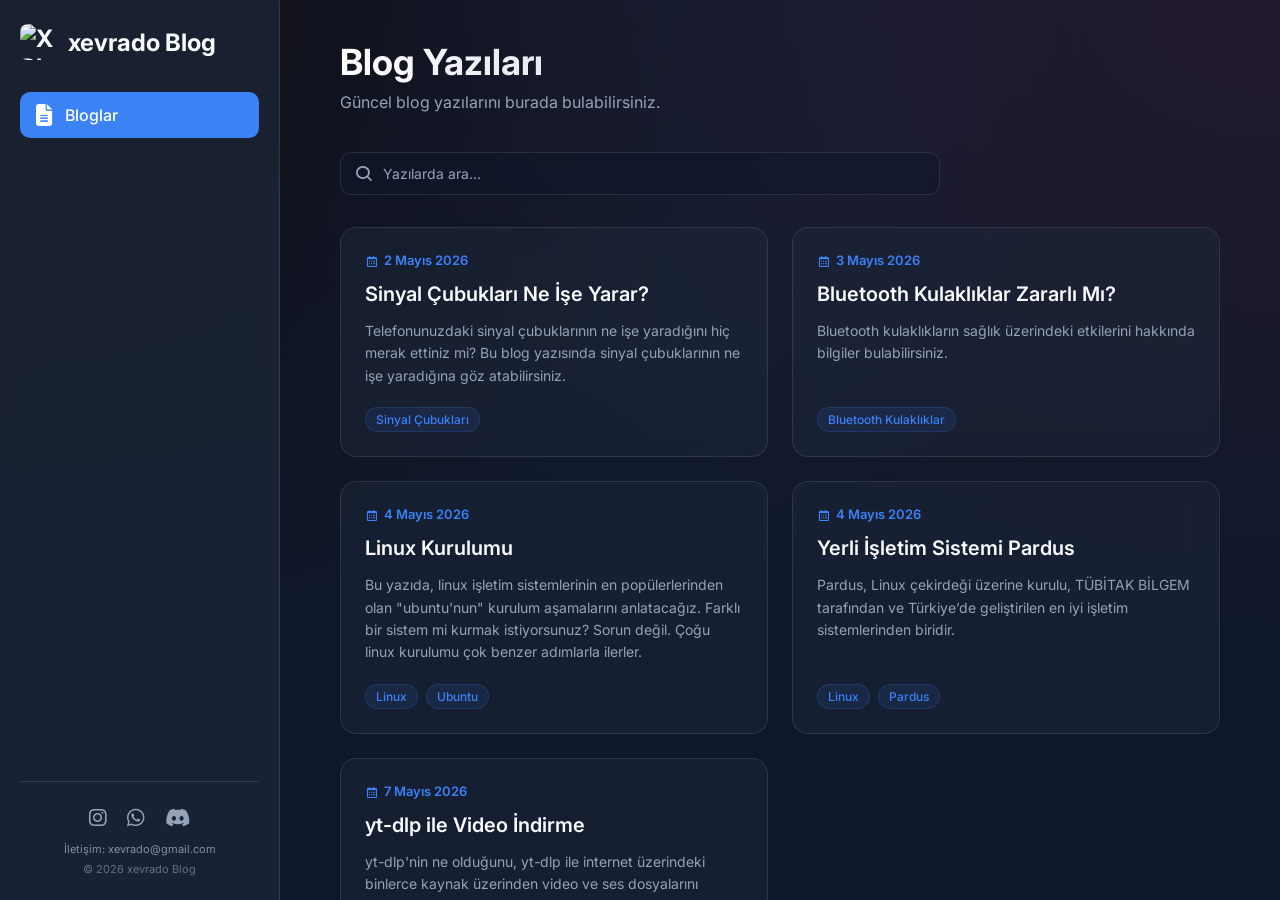
==== index.html @ 2d08cc95 "Update index.html" ====
<!DOCTYPE html>
<html lang="tr">

<head>
    <meta charset="UTF-8">
    <meta name="viewport" content="width=device-width, initial-scale=1.0">
    <title>xevrado Blog</title>
    <!-- Google Fonts -->
    <link href="https://fonts.googleapis.com/css2?family=Inter:wght@300;400;500;600;700&display=swap" rel="stylesheet">
    <!-- Boxicons -->
    <link href='https://unpkg.com/boxicons@2.1.4/css/boxicons.min.css' rel='stylesheet'>
    <!-- Font Awesome -->
    <link rel="stylesheet" href="https://cdnjs.cloudflare.com/ajax/libs/font-awesome/6.4.0/css/all.min.css">
    <link rel="icon" href="Resimler/logo.png" type="image/png">
    <link rel="stylesheet" href="style.css">
</head>

<body>
    <div class="app-container">
        <!-- Sidebar -->
        <aside class="sidebar">
            <div class="sidebar-header">
                <div class="logo">
                    <img src="logo.png" alt="X Blog Logo" class="logo-img">
                    <span>xevrado Blog</span>
                </div>
            </div>


            <nav class="nav-menu">
                <ul class="nav-list">
                    <li class="nav-item active">
                        <a href="#" class="nav-link">
                            <i class="fa fa-file-text"></i>
                            <span>Bloglar</span>
                        </a>
                    </li>
                </ul>
            </nav>

            <div class="sidebar-footer">
                <div class="social-links">
                    <a href="https://www.instagram.com/xevra.do" target="_blank" title="Instagram"><i
                            class="fa-brands fa-instagram"></i></a>
                    <a href="https://whatsapp.com/channel/0029VbCA2duAojYp70uZ5R2e" target="_blank"
                        title="WhatsApp Kanalı"><i class="fa-brands fa-whatsapp"></i></a>
                    <a href="https://discord.gg/w49pgU2B8" target="_blank" title="Discord"><i
                            class="fa-brands fa-discord"></i></a>
                </div>
                <p class="sidebar-contact">İletişim: xevrado@gmail.com</p>
                <p>&copy; 2026 xevrado Blog</p>
            </div>
        </aside>

        <!-- Main Content -->
        <main class="main-content">
            <header class="top-header">
                <h1>Blog Yazıları</h1>
                <p>Güncel blog yazılarını burada bulabilirsiniz.</p>
            </header>

            <div class="search-container main-search">
                <i class='bx bx-search'></i>
                <input type="text" id="searchInput" placeholder="Yazılarda ara...">
            </div>

            <div class="blogs-grid" id="blogsGrid">
                <!-- Blogs will be injected here by JS -->
            </div>
        </main>
    </div>

    <script src="script.js"></script>
</body>

</html>
---- style.css ----
:root {
    --bg-main: #0f172a;
    --bg-sidebar: rgba(30, 41, 59, 0.7);
    --bg-card: rgba(30, 41, 59, 0.5);
    --text-primary: #f8fafc;
    --text-secondary: #94a3b8;
    --accent-color: #3b82f6;
    --accent-hover: #2563eb;
    --border-color: rgba(255, 255, 255, 0.1);
    --glass-blur: 12px;
}

* {
    margin: 0;
    padding: 0;
    box-sizing: border-box;
    font-family: 'Inter', sans-serif;
}

body {
    background-color: var(--bg-main);
    color: var(--text-primary);
    min-height: 100vh;
    display: flex;
    background-image:
        radial-gradient(at 0% 0%, hsla(253, 16%, 7%, 1) 0, transparent 50%),
        radial-gradient(at 50% 0%, hsla(225, 39%, 30%, 0.2) 0, transparent 50%),
        radial-gradient(at 100% 0%, hsla(339, 49%, 30%, 0.2) 0, transparent 50%);
}

.app-container {
    display: flex;
    width: 100%;
    height: 100vh;
    overflow: hidden;
}

/* Sidebar Styling */
.sidebar {
    width: 280px;
    background: var(--bg-sidebar);
    backdrop-filter: blur(var(--glass-blur));
    -webkit-backdrop-filter: blur(var(--glass-blur));
    border-right: 1px solid var(--border-color);
    display: flex;
    flex-direction: column;
    padding: 24px 20px;
    transition: all 0.3s ease;
}

.sidebar-header .logo {
    display: flex;
    align-items: center;
    gap: 12px;
    font-size: 24px;
    font-weight: 700;
    color: var(--text-primary);
    margin-bottom: 32px;
}

.logo-img {
    width: 36px;
    height: 36px;
    border-radius: 8px;
    object-fit: cover;
}

/* Search Bar */
.search-container {
    position: relative;
    margin-bottom: 32px;
}

.main-search {
    max-width: 600px;
}

.search-container i {
    position: absolute;
    left: 14px;
    top: 50%;
    transform: translateY(-50%);
    color: var(--text-secondary);
    font-size: 20px;
}

.search-container input {
    width: 100%;
    background: rgba(15, 23, 42, 0.6);
    border: 1px solid var(--border-color);
    border-radius: 12px;
    padding: 12px 12px 12px 42px;
    color: var(--text-primary);
    font-size: 14px;
    outline: none;
    transition: all 0.3s ease;
}

.search-container input::placeholder {
    color: var(--text-secondary);
}

.search-container input:focus {
    border-color: var(--accent-color);
    box-shadow: 0 0 0 2px rgba(59, 130, 246, 0.2);
}

/* Navigation */
.nav-menu {
    flex: 1;
}

.nav-list {
    list-style: none;
}

.nav-item {
    margin-bottom: 8px;
}

.nav-link {
    display: flex;
    align-items: center;
    gap: 12px;
    padding: 12px 16px;
    border-radius: 10px;
    color: var(--text-secondary);
    text-decoration: none;
    font-weight: 500;
    transition: all 0.3s ease;
}

.nav-link i {
    font-size: 22px;
}

.nav-link:hover {
    background: rgba(255, 255, 255, 0.05);
    color: var(--text-primary);
}

.nav-item.active .nav-link {
    background: var(--accent-color);
    color: white;
}

.sidebar-footer {
    margin-top: auto;
    padding-top: 24px;
    border-top: 1px solid var(--border-color);
    text-align: center;
}

.social-links {
    display: flex;
    justify-content: center;
    gap: 20px;
    margin-bottom: 12px;
}

.social-links a {
    color: var(--text-secondary);
    font-size: 20px;
    transition: all 0.3s ease;
}

.social-links a:hover {
    color: var(--accent-color);
    transform: translateY(-3px);
}

.sidebar-footer p {
    font-size: 11px;
    color: var(--text-secondary);
    opacity: 0.6;
}

.sidebar-contact {
    font-size: 12px;
    color: var(--text-secondary);
    opacity: 0.85 !important;
    margin-bottom: 6px;
}

 .sidebar.hide-mobile {
    transform: translateY(-100%);
    }

/* Main Content */
.main-content {
    flex: 1;
    overflow-y: auto;
    padding: 40px 60px;
}

.top-header {
    margin-bottom: 40px;
}

.top-header h1 {
    font-size: 36px;
    font-weight: 700;
    margin-bottom: 8px;
    background: linear-gradient(90deg, #fff, #94a3b8);
    -webkit-background-clip: text;
    -webkit-text-fill-color: transparent;
}

.top-header p {
    color: var(--text-secondary);
    font-size: 16px;
}

/* Blogs Grid */
.blogs-grid {
    display: grid;
    grid-template-columns: repeat(auto-fill, minmax(300px, 1fr));
    gap: 24px;
}

.blog-card {
    background: var(--bg-card);
    backdrop-filter: blur(var(--glass-blur));
    -webkit-backdrop-filter: blur(var(--glass-blur));
    border: 1px solid var(--border-color);
    border-radius: 16px;
    padding: 24px;
    transition: all 0.3s ease;
    cursor: pointer;
    display: flex;
    flex-direction: column;
}

.blog-card:hover {
    transform: translateY(-5px);
    border-color: rgba(255, 255, 255, 0.2);
    box-shadow: 0 10px 30px rgba(0, 0, 0, 0.3);
    background: rgba(30, 41, 59, 0.8);
}

.blog-date {
    font-size: 13px;
    color: var(--accent-color);
    margin-bottom: 12px;
    font-weight: 600;
}

.blog-title {
    font-size: 20px;
    font-weight: 600;
    margin-bottom: 12px;
    line-height: 1.4;
    color: var(--text-primary);
}

.blog-excerpt {
    color: var(--text-secondary);
    font-size: 14px;
    line-height: 1.6;
    margin-bottom: 20px;
    flex: 1;
}

.blog-tags {
    display: flex;
    gap: 8px;
    flex-wrap: wrap;
}

.tag {
    background: rgba(59, 130, 246, 0.1);
    color: var(--accent-color);
    padding: 4px 10px;
    border-radius: 20px;
    font-size: 12px;
    font-weight: 500;
    border: 1px solid rgba(59, 130, 246, 0.2);
}

/* Empty state */
.no-results {
    grid-column: 1 / -1;
    text-align: center;
    padding: 60px 20px;
    background: var(--bg-card);
    border: 1px dashed var(--border-color);
    border-radius: 16px;
    color: var(--text-secondary);
}

/* Scrollbar customization for modern look */
::-webkit-scrollbar {
    width: 8px;
}

::-webkit-scrollbar-track {
    background: rgba(15, 23, 42, 0.5);
}

::-webkit-scrollbar-thumb {
    background: rgba(148, 163, 184, 0.3);
    border-radius: 4px;
}

::-webkit-scrollbar-thumb:hover {
    background: rgba(148, 163, 184, 0.5);
}

/* Responsive */
@media (max-width: 768px) {
    .app-container {
        flex-direction: column;
        overflow-y: auto;
    }

    .sidebar {
        width: 100%;
        height: auto;
        padding: 20px;
        border-right: none;
        border-bottom: 1px solid var(--border-color);
        position: sticky;
        top: 0;
        z-index: 10;
    }

    .main-content {
        padding: 20px;
        overflow-y: visible;
    }

    .sidebar-footer {
        display: block;
        margin-top: 16px;
        padding-top: 16px;
        border-top: 1px solid var(--border-color);
    }
    
    .social-links {
        margin-bottom: 8px;
    }
}

/* Article Styles (For Blog Posts) */
.back-btn {
    display: inline-flex;
    align-items: center;
    gap: 8px;
    color: var(--text-secondary);
    text-decoration: none;
    font-size: 15px;
    font-weight: 500;
    margin-bottom: 30px;
    transition: color 0.3s ease;
}

.back-btn:hover {
    color: var(--accent-color);
}

.blog-article {
    max-width: 1000px;
    margin: 0 auto;
    padding-bottom: 60px;
}

.article-header {
    margin-bottom: 40px;
    padding-bottom: 24px;
    border-bottom: 1px solid var(--border-color);
}

.article-meta {
    display: flex;
    justify-content: space-between;
    align-items: center;
    margin-bottom: 16px;
    flex-wrap: wrap;
    gap: 16px;
}

.article-date {
    color: var(--text-secondary);
    font-size: 14px;
    display: flex;
    align-items: center;
    gap: 6px;
}

.article-tags {
    display: flex;
    gap: 8px;
}

.article-title {
    font-size: 40px;
    font-weight: 700;
    line-height: 1.2;
    color: var(--text-primary);
}

.article-body {
    font-size: 16px;
    line-height: 1.8;
    color: var(--text-secondary);
}

.article-body p {
    margin-bottom: 24px;
    text-indent: 32px;
}

.article-body p * {
    text-indent: 0;
}

.article-body h2 {
    font-size: 28px;
    color: var(--text-primary);
    margin: 40px 0 16px 30px;
    /* increased left margin */
    font-weight: 600;
}

.article-body h3 {
    font-size: 22px;
    color: var(--text-primary);
    margin: 32px 0 16px 45px;
    /* increased left margin */
    font-weight: 600;
}

.article-image {
    width: 100%;
    border-radius: 12px;
    margin: 32px 0;
    box-shadow: 0 4px 20px rgba(0, 0, 0, 0.2);
}

.article-body blockquote {
    border-left: 4px solid var(--accent-color);
    padding: 16px 24px;
    margin: 32px 0;
    background: rgba(59, 130, 246, 0.05);
    border-radius: 0 12px 12px 0;
    font-style: italic;
    color: var(--text-primary);
}

.article-body code {
    background: rgba(255, 255, 255, 0.1);
    padding: 2px 6px;
    border-radius: 4px;
    font-family: monospace;
    color: var(--accent-color);
}

.article-footer {
    margin-top: 60px;
    text-align: center;
    color: var(--text-secondary);
    font-size: 14px;
    font-weight: 500;
    letter-spacing: 0.5px;
}

.footer-divider {
    border: none;
    height: 1px;
    background: var(--border-color);
    width: 60px;
    margin: 0 auto 24px auto;
}

.footer-authors {
    display: flex;
    justify-content: center;
    align-items: center;
    gap: 8px;
}

.author-left {
    flex: 1;
    text-align: right;
}

.author-separator {
    flex: 0 0 auto;
    color: var(--text-secondary);
}

.author-right {
    flex: 1;
    text-align: left;
}

/* Step Box – Adım Kutuları */
.step-box {
    display: flex;
    align-items: flex-start;
    gap: 20px;
    background: rgba(59, 130, 246, 0.06);
    border: 1px solid rgba(59, 130, 246, 0.15);
    border-radius: 12px;
    padding: 20px 24px;
    margin: 20px 0;
    transition: all 0.3s ease;
}

.step-box:hover {
    border-color: rgba(59, 130, 246, 0.35);
    background: rgba(59, 130, 246, 0.1);
}

.step-number {
    flex-shrink: 0;
    width: 40px;
    height: 40px;
    background: var(--accent-color);
    color: #fff;
    font-size: 18px;
    font-weight: 700;
    border-radius: 10px;
    display: flex;
    align-items: center;
    justify-content: center;
}

.step-content {
    flex: 1;
    color: var(--text-secondary);
    font-size: 15px;
    line-height: 1.7;
}

.step-content strong {
    color: var(--text-primary);
    display: block;
    margin-bottom: 4px;
    font-size: 16px;
}

/* Title with Info Box (H1 Yanında Bilgi Kutusu) */
.title-with-info {
    display: flex;
    align-items: stretch;
    justify-content: space-between;
    gap: 24px;
}

.title-with-info .article-title {
    flex-shrink: 0;
    margin: 0;
    align-self: center; /* Başlığı ortala */
}

.title-info-box {
    flex: 1;
    display: flex;
    align-items: flex-start;
    gap: 12px;
    background: rgba(59, 130, 246, 0.08); /* Accent renginde hafif arkaplan */
    border: 1px solid rgba(59, 130, 246, 0.25);
    border-radius: 12px;
    padding: 12px 16px;
}

.title-info-box i {
    font-size: 22px;
    color: var(--accent-color);
    margin-top: 1px;
    flex-shrink: 0;
}

.title-info-box .info-content {
    font-size: 13px;
    color: var(--text-secondary);
    line-height: 1.5;
}
@media (max-width: 768px) {
    .title-with-info {
        flex-direction: column; /* Elemanları yan yana değil, alt alta diz */
        gap: 16px; /* Mobilde aradaki boşluğu biraz azaltmak daha iyi durur */
    }

    .title-with-info .article-title {
        align-self: flex-start; /* Mobilde başlığı ortalamak yerine sola yasla */
    }
    
    .title-info-box {
        width: 100%; /* Bilgi kutusunun ekran genişliğini tam kaplamasını sağla */
        box-sizing: border-box; /* Padding değerlerinin genişliği bozmasını engelle */
    }
}
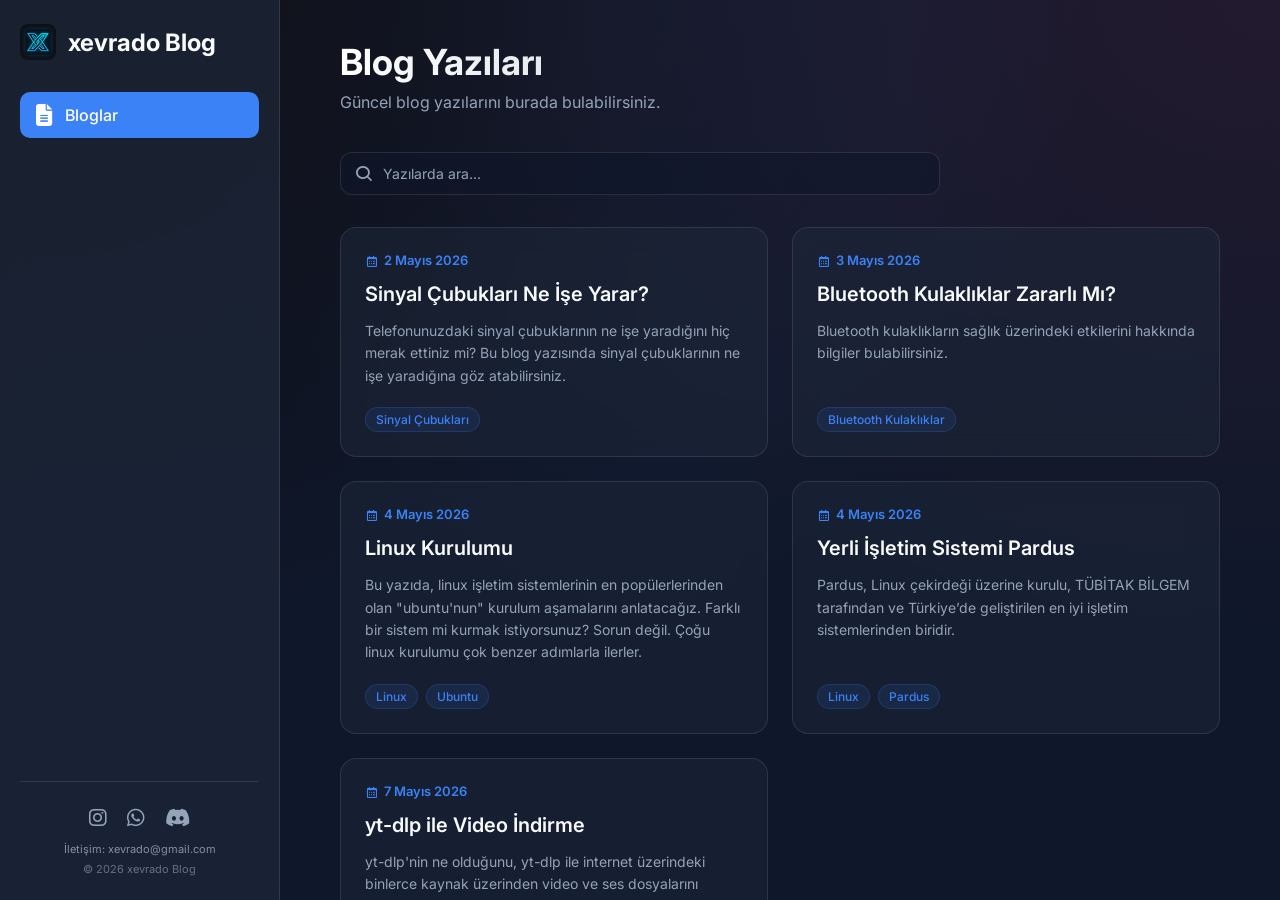
==== commit b22618df: "Update index.html" ====
--- a/index.html
+++ b/index.html
@@ -21,7 +21,7 @@
         <aside class="sidebar">
             <div class="sidebar-header">
                 <div class="logo">
-                    <img src="logo.png" alt="X Blog Logo" class="logo-img">
+                    <img src="Resimler/logo.png" alt="X Blog Logo" class="logo-img">
                     <span>xevrado Blog</span>
                 </div>
             </div>
